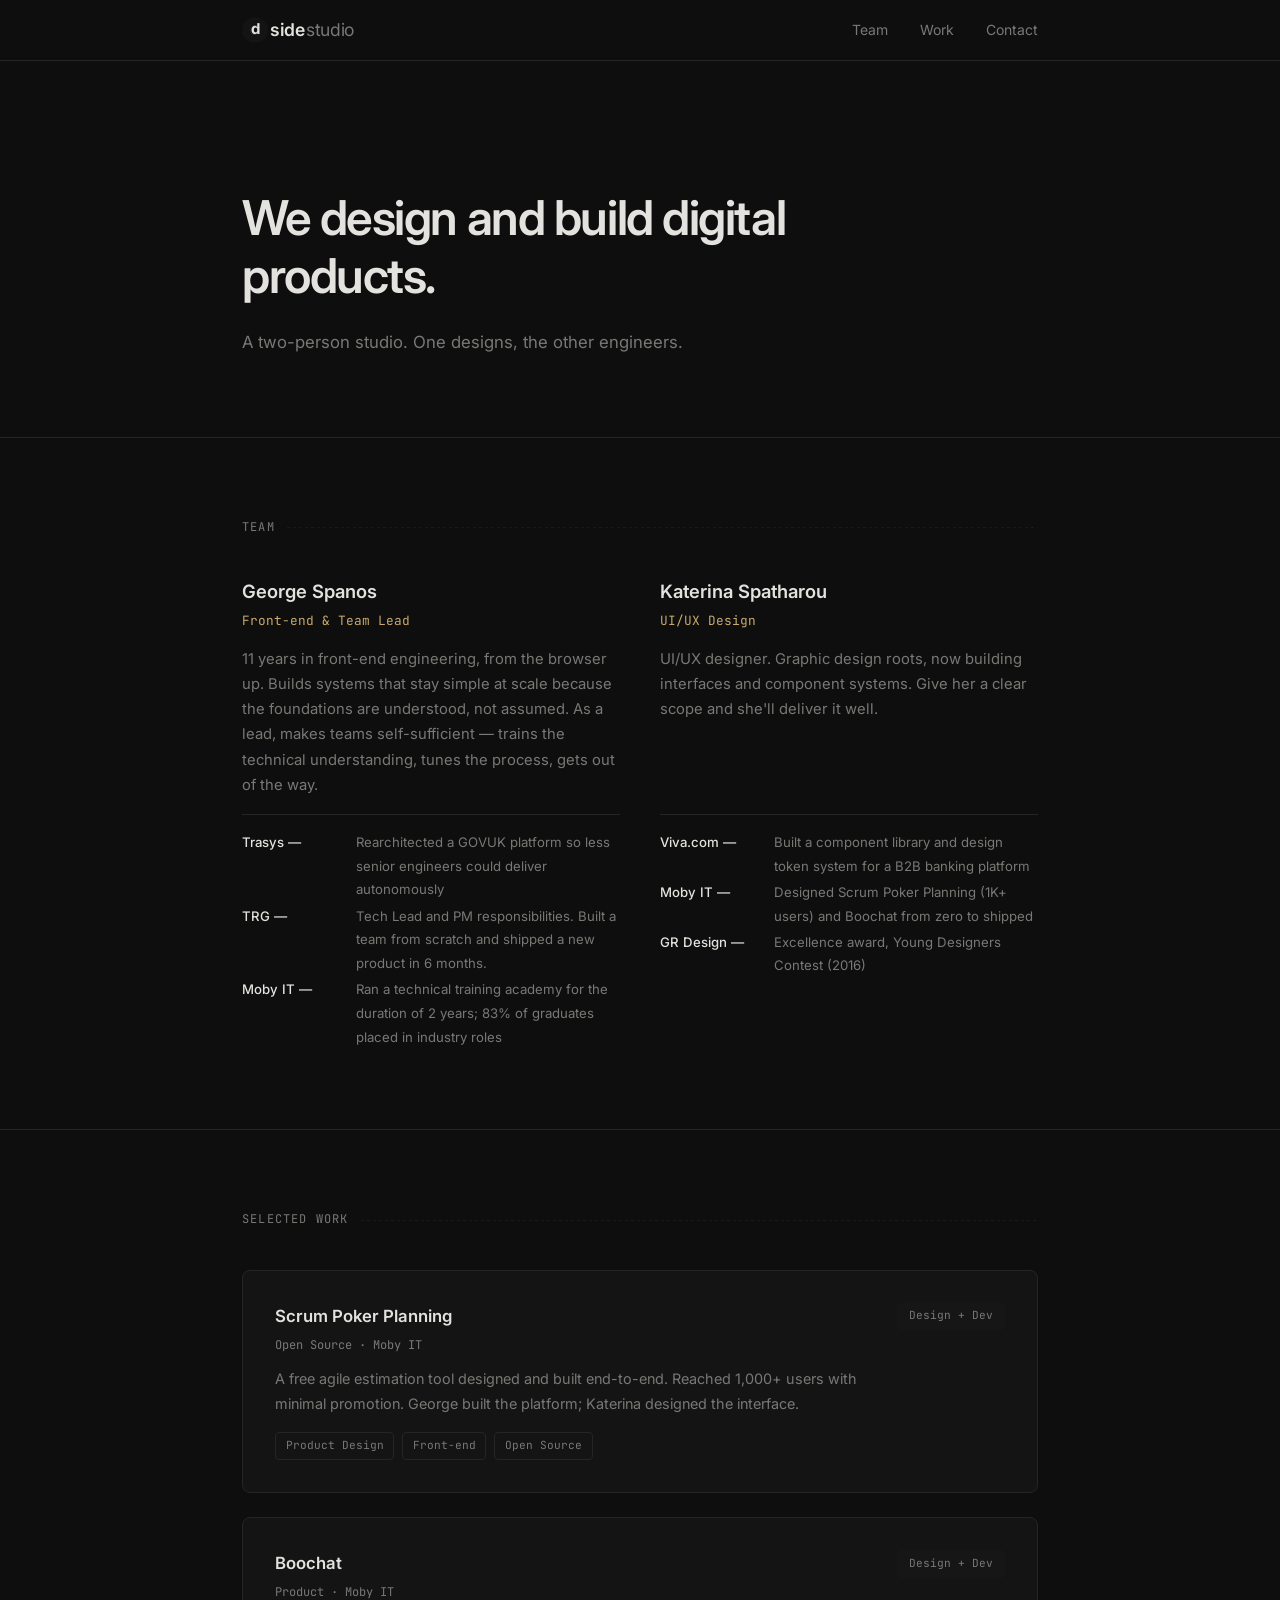
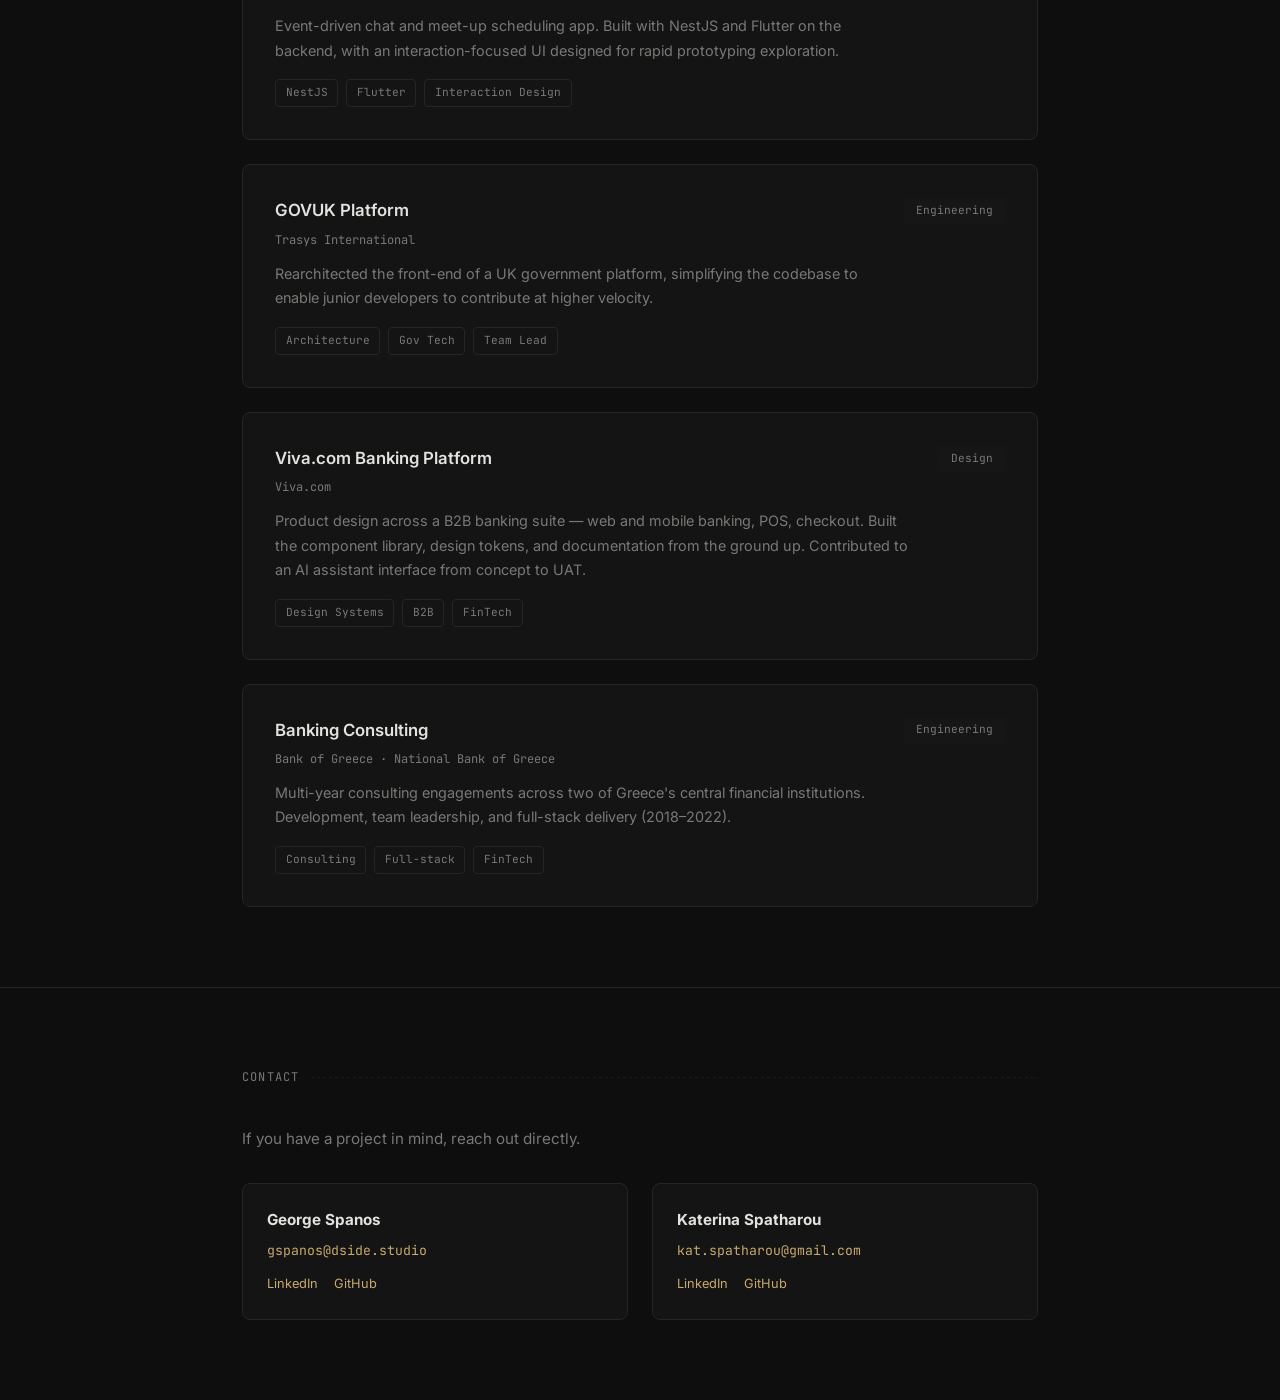
==== index.html @ 93261e8f "Add real LinkedIn/GitHub profile URLs George: linkedin.com/in/george-spanos, github.com/George-Spano" ====
<!DOCTYPE html>
<html lang="en">
<head>
  <meta charset="UTF-8">
  <meta name="viewport" content="width=device-width, initial-scale=1.0">
  <title>dside studio</title>
  <link rel="preconnect" href="https://fonts.googleapis.com">
  <link rel="preconnect" href="https://fonts.gstatic.com" crossorigin>
  <link href="https://fonts.googleapis.com/css2?family=Inter:wght@400;500;600;700&family=JetBrains+Mono:wght@400;500&display=swap" rel="stylesheet">
  <link rel="stylesheet" href="style.css">
</head>
<body>

  <header>
    <nav>
      <div class="container">
        <a href="#hero" aria-label="dside studio home"><span class="vinyl-d"><b>d</b></span>side <span class="muted">studio</span></a>
        <ul>
          <li><a href="#team">Team</a></li>
          <li><a href="#work">Work</a></li>
          <li><a href="#contact">Contact</a></li>
        </ul>
      </div>
    </nav>
  </header>

  <main>

    <section id="hero">
      <div class="container">
        <h1>We design and build digital products.</h1>
        <p>A two-person studio. One designs, the other engineers.</p>
      </div>
    </section>

    <section id="team">
      <div class="container">
        <h2>Team</h2>
        <div class="team-grid">

          <article>
            <header>
              <h3>George Spanos</h3>
              <p>Front-end &amp; Team Lead</p>
            </header>
            <p>11 years in front-end engineering, from the browser up. Builds systems that stay simple at scale because the foundations are understood, not assumed. As a lead, makes teams self-sufficient &mdash; trains the technical understanding, tunes the process, gets out of the way.</p>
            <dl>
              <dt>Trasys</dt>
              <dd>Rearchitected a GOVUK platform so less senior engineers could deliver autonomously</dd>
              <dt>TRG</dt>
              <dd>Tech Lead and PM responsibilities. Built a team from scratch and shipped a new product in 6 months.</dd>
              <dt>Moby IT</dt>
              <dd>Ran a technical training academy for the duration of 2 years; 83% of graduates placed in industry roles</dd>
            </dl>
          </article>

          <article>
            <header>
              <h3>Katerina Spatharou</h3>
              <p>UI/UX Design</p>
            </header>
            <p>UI/UX designer. Graphic design roots, now building interfaces and component systems. Give her a clear scope and she'll deliver it well.</p>
            <dl>
              <dt>Viva.com</dt>
              <dd>Built a component library and design token system for a B2B banking platform</dd>
              <dt>Moby IT</dt>
              <dd>Designed Scrum Poker Planning (1K+ users) and Boochat from zero to shipped</dd>
              <dt>GR Design</dt>
              <dd>Excellence award, Young Designers Contest (2016)</dd>
            </dl>
          </article>

        </div>
      </div>
    </section>

    <section id="work">
      <div class="container">
        <h2>Selected Work</h2>
        <ul>

          <li>
            <article>
              <h3>Scrum Poker Planning</h3>
              <time>Open Source &middot; Moby IT</time>
              <p>A free agile estimation tool designed and built end-to-end. Reached 1,000+ users with minimal promotion. George built the platform; Katerina designed the interface.</p>
              <ul class="tags">
                <li>Product Design</li>
                <li>Front-end</li>
                <li>Open Source</li>
              </ul>
            </article>
            <mark>Design + Dev</mark>
          </li>

          <li>
            <article>
              <h3>Boochat</h3>
              <time>Product &middot; Moby IT</time>
              <p>Event-driven chat and meet-up scheduling app. Built with NestJS and Flutter on the backend, with an interaction-focused UI designed for rapid prototyping exploration.</p>
              <ul class="tags">
                <li>NestJS</li>
                <li>Flutter</li>
                <li>Interaction Design</li>
              </ul>
            </article>
            <mark>Design + Dev</mark>
          </li>

          <li>
            <article>
              <h3>GOVUK Platform</h3>
              <time>Trasys International</time>
              <p>Rearchitected the front-end of a UK government platform, simplifying the codebase to enable junior developers to contribute at higher velocity.</p>
              <ul class="tags">
                <li>Architecture</li>
                <li>Gov Tech</li>
                <li>Team Lead</li>
              </ul>
            </article>
            <mark>Engineering</mark>
          </li>

          <li>
            <article>
              <h3>Viva.com Banking Platform</h3>
              <time>Viva.com</time>
              <p>Product design across a B2B banking suite &mdash; web and mobile banking, POS, checkout. Built the component library, design tokens, and documentation from the ground up. Contributed to an AI assistant interface from concept to UAT.</p>
              <ul class="tags">
                <li>Design Systems</li>
                <li>B2B</li>
                <li>FinTech</li>
              </ul>
            </article>
            <mark>Design</mark>
          </li>

          <li>
            <article>
              <h3>Banking Consulting</h3>
              <time>Bank of Greece &middot; National Bank of Greece</time>
              <p>Multi-year consulting engagements across two of Greece's central financial institutions. Development, team leadership, and full-stack delivery (2018&ndash;2022).</p>
              <ul class="tags">
                <li>Consulting</li>
                <li>Full-stack</li>
                <li>FinTech</li>
              </ul>
            </article>
            <mark>Engineering</mark>
          </li>

        </ul>
      </div>
    </section>

    <section id="contact">
      <div class="container">
        <h2>Contact</h2>
        <p>If you have a project in mind, reach out directly.</p>
        <address>
          <article>
            <strong>George Spanos</strong>
            <a class="email" href="mailto:gspanos@dside.studio">gspanos@dside.studio</a>
            <nav>
              <a href="https://www.linkedin.com/in/george-spanos/" target="_blank" rel="noopener">LinkedIn</a>
              <a href="https://github.com/George-Spanos" target="_blank" rel="noopener">GitHub</a>
            </nav>
          </article>
          <article>
            <strong>Katerina Spatharou</strong>
            <a class="email" href="mailto:kat.spatharou@gmail.com">kat.spatharou@gmail.com</a>
            <nav>
              <a href="https://www.linkedin.com/in/katspatharou/" target="_blank" rel="noopener">LinkedIn</a>
              <a href="https://github.com" target="_blank" rel="noopener">GitHub</a>
            </nav>
          </artic
---- style.css ----
/* --- Reset & Base --- */
*, *::before, *::after { margin: 0; padding: 0; box-sizing: border-box; }

:root {
  --bg: #0e0e0e;
  --bg-raised: #161616;
  --fg: #e4e2de;
  --muted: #7a7875;
  --accent: #c9a96e;
  --border: #252525;
  --card-bg: #141414;
  --font-body: 'Inter', -apple-system, BlinkMacSystemFont, 'Segoe UI', sans-serif;
  --font-mono: 'JetBrains Mono', 'SF Mono', 'Fira Code', monospace;
}

html { scroll-behavior: smooth; font-size: 16px; }

body {
  font-family: var(--font-body);
  background: var(--bg);
  color: var(--fg);
  line-height: 1.6;
  -webkit-font-smoothing: antialiased;
}

::selection { background: var(--accent); color: var(--bg); }

a { color: var(--accent); text-decoration: none; }
a:hover { text-decoration: underline; }

/* --- Layout --- */
.container {
  max-width: 860px;
  margin: 0 auto;
  padding: 0 2rem;
}

section {
  padding: 5rem 0;
  border-bottom: 1px solid var(--border);
}

section:last-of-type { border-bottom: none; }

/* --- Nav --- */
header nav {
  position: sticky;
  top: 0;
  z-index: 100;
  background: var(--bg);
  border-bottom: 1px solid var(--border);
  padding: 1rem 0;
}

header nav .container {
  display: flex;
  justify-content: space-between;
  align-items: center;
}

/* --- Logo with vinyl D --- */
header nav a[aria-label] {
  font-size: 1.1rem;
  font-weight: 600;
  letter-spacing: -0.02em;
  color: var(--fg);
  display: flex;
  align-items: center;
  gap: 0.1rem;
  text-decoration: none;
}

header nav a[aria-label]:hover { text-decoration: none; }

header nav a[aria-label] span.muted { color: var(--muted); font-weight: 400; }

.vinyl-d {
  position: relative;
  display: inline-flex;
  align-items: center;
  justify-content: center;
  width: 1.5em;
  height: 1.5em;
}

.vinyl-d::before {
  content: '';
  position: absolute;
  width: 100%;
  height: 100%;
  border-radius: 50%;
  background:
    radial-gradient(circle, var(--bg) 12%, transparent 13%),
    radial-gradient(circle, var(--border) 28%, transparent 29%),
    radial-gradient(circle, transparent 42%, var(--border) 42.5%, transparent 43%),
    radial-gradient(circle, transparent 58%, var(--border) 58.5%, transparent 59%),
    radial-gradient(circle, transparent 74%, var(--border) 74.5%, transparent 75%),
    radial-gradient(circle, var(--bg-raised) 0%, var(--bg-raised) 100%);
  opacity: 0.7;
}

.vinyl-d b {
  position: relative;
  z-index: 1;
  font-weight: 700;
  font-size: 0.85em;
  color: var(--fg);
}

header nav ul {
  list-style: none;
  display: flex;
  gap: 2rem;
}

header nav ul a {
  color: var(--muted);
  font-size: 0.875rem;
  transition: color 0.2s;
}

header nav ul a:hover { color: var(--fg); text-decoration: none; }

/* --- Hero --- */
#hero {
  padding: 8rem 0 5rem;
}

#hero h1 {
  font-size: clamp(2rem, 4vw, 3rem);
  font-weight: 600;
  letter-spacing: -0.03em;
  line-height: 1.2;
  max-width: 640px;
}

#hero p {
  margin-top: 1.5rem;
  font-size: 1.05rem;
  color: var(--muted);
  max-width: 520px;
  line-height: 1.7;
}

/* --- Section headers --- */
section h2 {
  font-family: var(--font-mono);
  font-size: 0.75rem;
  font-weight: 400;
  text-transform: uppercase;
  letter-spacing: 0.1em;
  color: var(--muted);
  margin-bottom: 2.5rem;
  display: flex;
  align-items: center;
  gap: 0.75rem;
}

section h2::after {
  content: '';
  flex: 1;
  height: 1px;
  background: repeating-linear-gradient(
    to right,
    var(--border) 0px,
    var(--border) 3px,
    transparent 3px,
    transparent 6px
  );
  opacity: 0.5;
}

/* --- Team --- */
#team .team-grid {
  display: grid;
  grid-template-columns: 1fr 1fr;
  gap: 0 2.5rem;
  grid-template-rows: auto auto auto;
}

#team article {
  display: grid;
  grid-template-rows: subgrid;
  grid-row: span 3;
}

#team article header h3 {
  font-size: 1.15rem;
  font-weight: 600;
  margin-bottom: 0.25rem;
}

#team article header p {
  font-family: var(--font-mono);
  font-size: 0.8rem;
  color: var(--accent);
}

#team article > p {
  margin-top: 1rem;
  font-size: 0.925rem;
  color: var(--muted);
  line-height: 1.7;
  align-self: start;
}

#team article dl {
  margin-top: 1rem;
  padding-top: 1rem;
  border-top: 1px solid var(--border);
  font-size: 0.825rem;
  line-height: 1.8;
  display: grid;
  grid-template-columns: minmax(0, 8em) 1fr;
  gap: 0.15rem 0.5rem;
  align-self: start;
}

#team article dt {
  color: var(--fg);
  font-weight: 500;
}

#team article dt::after { content: ' \2014'; }

#team article dd {
  color: var(--muted);
}

/* --- Work --- */
#work ul {
  list-style: none;
  display: grid;
  gap: 1.5rem;
}

#work li {
  background: var(--card-bg);
  border: 1px solid var(--border);
  border-radius: 8px;
  padding: 2rem;
  display: grid;
  grid-template-columns: 1fr auto;
  align-items: start;
  gap: 1.5rem;
  transition: border-color 0.2s;
}

#work li:hover { border-color: var(--accent); }

#work li h3 {
  font-size: 1.05rem;
  font-weight: 600;
  margin-bottom: 0.4rem;
}

#work li time {
  font-family: var(--font-mono);
  font-size: 0.75rem;
  color: var(--muted);
  display: block;
  margin-bottom: 0.75rem;
}

#work li p {
  font-size: 0.9rem;
  color: var(--muted);
  line-height: 1.7;
}

#work li ul.tags {
  display: flex;
  flex-wrap: wrap;
  gap: 0.5rem;
  margin-top: 1rem;
}

#work li ul.tags li {
  font-family: var(--font-mono);
  font-size: 0.7rem;
  padding: 0.25rem 0.6rem;
  border: 1px solid var(--border);
  border-radius: 4px;
  color: var(--muted);
  background: transparent;
  display: inline;
}

#work li ul.tags li:hover { border-color: var(--border); }

#work li mark {
  font-family: var(--font-mono);
  font-size: 0.7rem;
  padding: 0.3rem 0.75rem;
  border-radius: 4px;
  background: var(--bg-raised);
  color: var(--muted);
  white-space: nowrap;
  align-self: start;
}

/* --- Contact --- */
#contact > .container > p {
  font-size: 0.95rem;
  color: var(--muted);
  margin-bottom: 2rem;
  max-width: 480px;
}

#contact address {
  display: grid;
  grid-template-columns: 1fr 1fr;
  gap: 1.5rem;
  font-style: normal;
}

#contact address article {
  padding: 1.5rem;
  border: 1px solid var(--border);
  border-radius: 8px;
  background: var(--card-bg);
}

#contact address article strong {
  display: block;
  font-size: 0.95rem;
  margin-bottom: 0.25rem;
}

#contact address article a.email {
  font-family: var(--font-mono);
  font-size: 0.825rem;
  color: var(--accent);
}

#contact address article nav {
  margin-top: 0.75rem;
  display: flex;
  gap: 1rem;
  font-size: 0.8rem;
}

/* --- Footer --- */
footer {
  padding: 2.5rem 0;
  text-align: center;
  font-size: 0.8rem;
  color: var(--muted);
}

footer .vinyl-mark {
  display: inline-block;
  width: 0.6em;
  height: 0.6em;
  border-radius: 50%;
  border: 1px solid var(--border);
  vertical-align: middle;
  margin: 0 0.15em;
  background: radial-gradient(circle, var(--bg) 30%, var(--border) 31%, var(--bg) 32%);
}

/* --- Responsive --- */
@media (max-width: 640px) {
  #team .team-grid,
  #contact address {
    grid-template-columns: 1fr;
  }
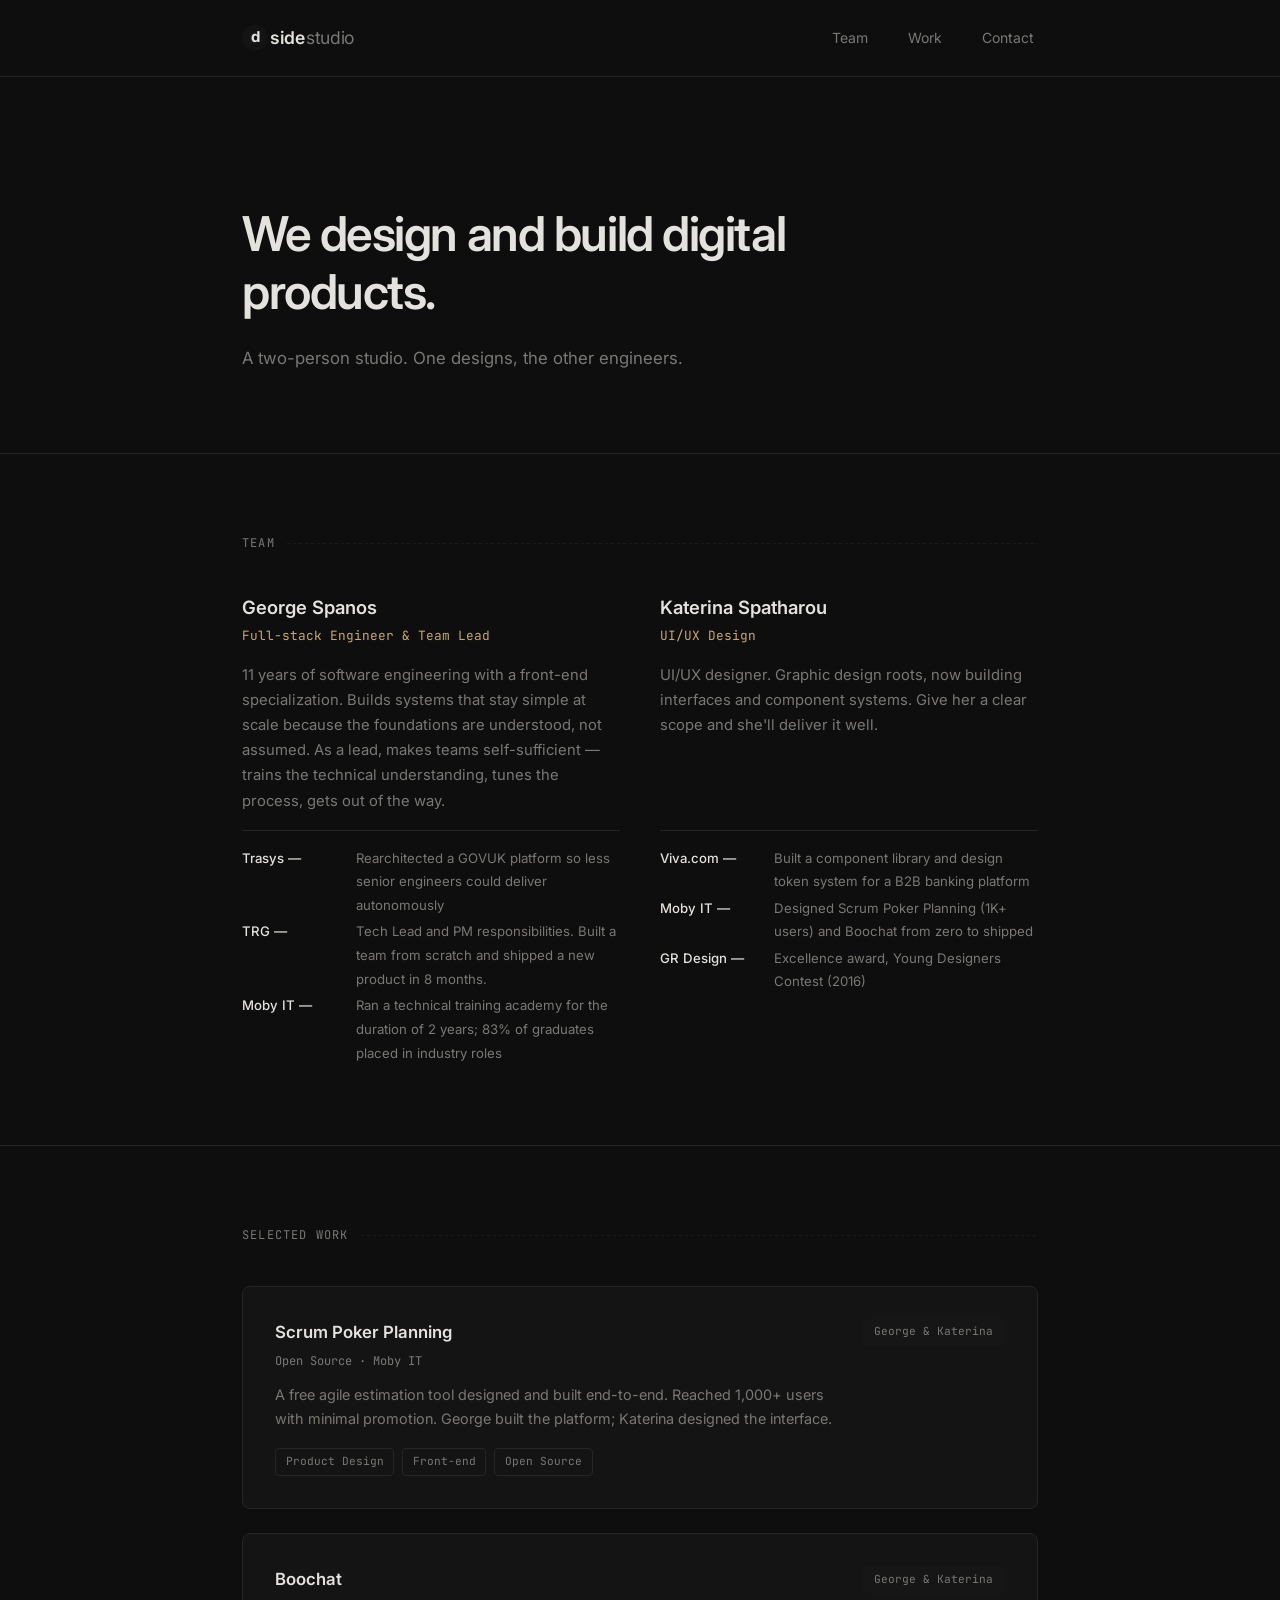
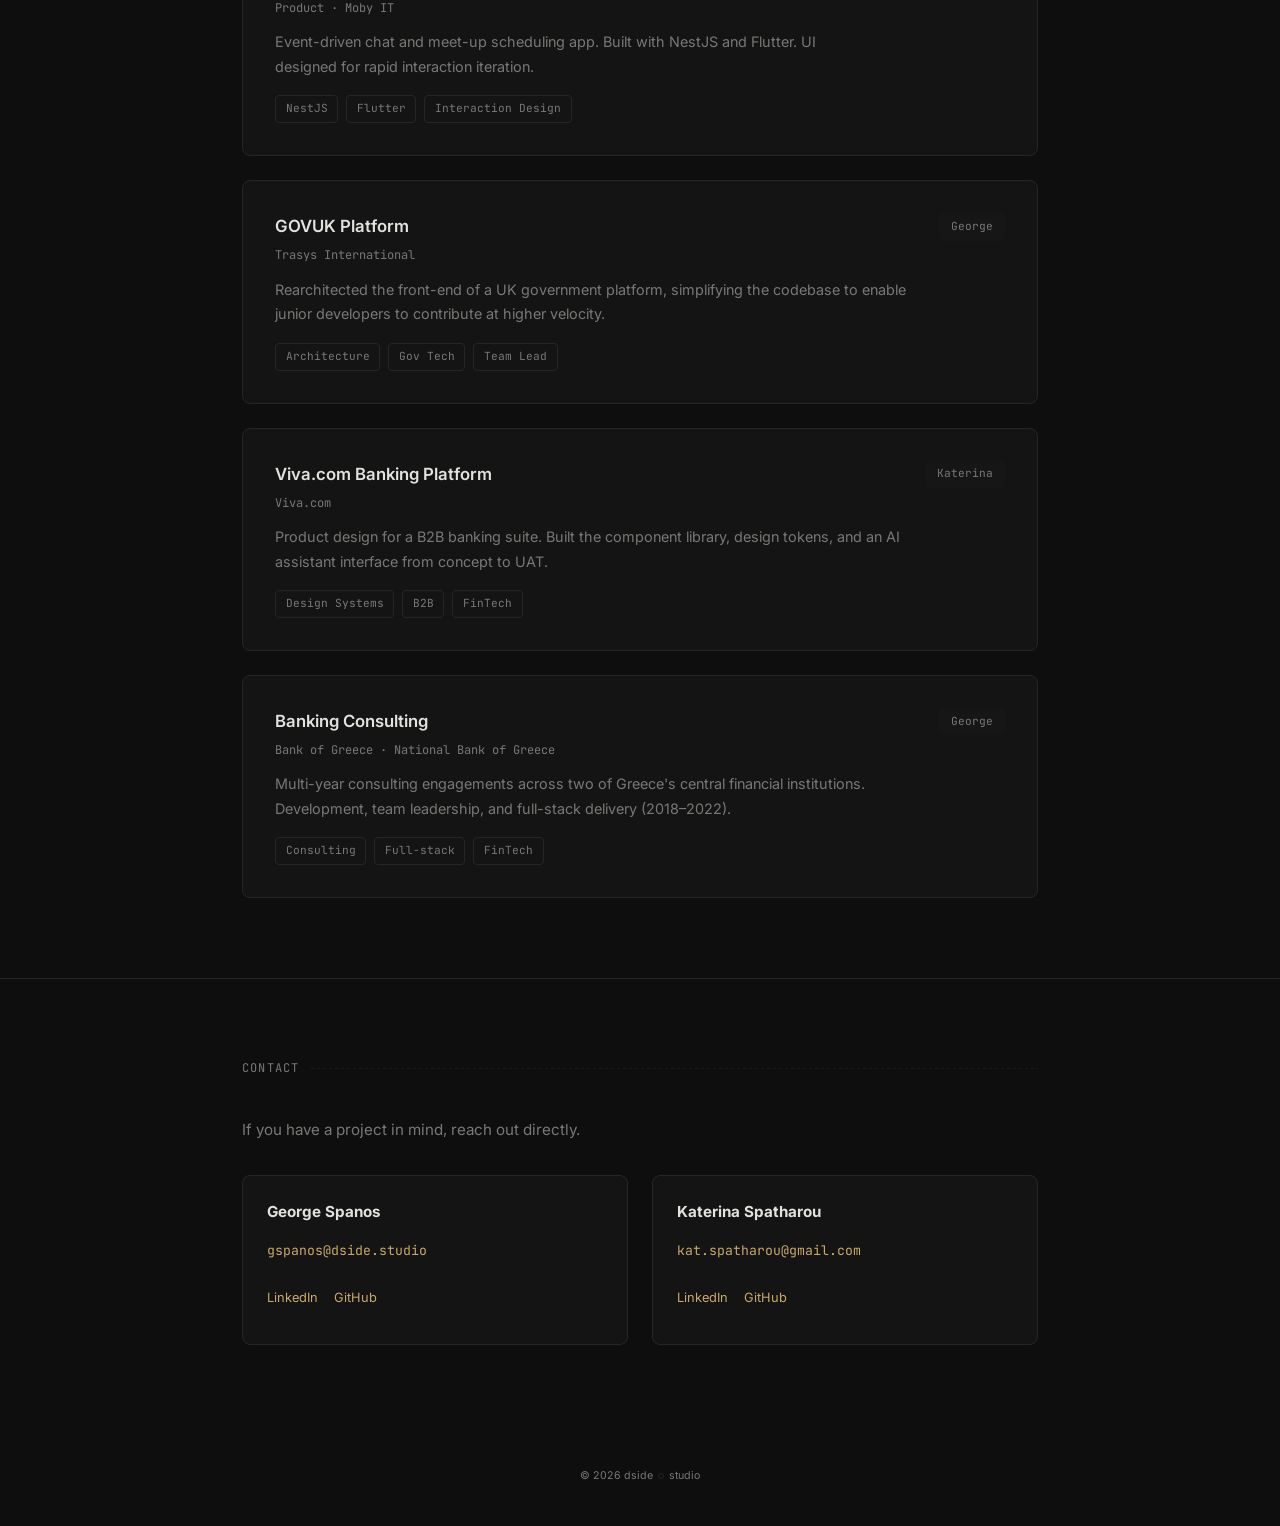
==== commit de48b68d: "Enhance accessibility and layout: add skip link, improve focus styles, and update team member descri" ====
--- a/index.html
+++ b/index.html
@@ -1,176 +1,193 @@
-<!DOCTYPE html>
-<html lang="en">
-<head>
-  <meta charset="UTF-8">
-  <meta name="viewport" content="width=device-width, initial-scale=1.0">
-  <title>dside studio</title>
-  <link rel="preconnect" href="https://fonts.googleapis.com">
-  <link rel="preconnect" href="https://fonts.gstatic.com" crossorigin>
-  <link href="https://fonts.googleapis.com/css2?family=Inter:wght@400;500;600;700&family=JetBrains+Mono:wght@400;500&display=swap" rel="stylesheet">
-  <link rel="stylesheet" href="style.css">
-</head>
-<body>
-
-  <header>
-    <nav>
-      <div class="container">
-        <a href="#hero" aria-label="dside studio home"><span class="vinyl-d"><b>d</b></span>side <span class="muted">studio</span></a>
-        <ul>
-          <li><a href="#team">Team</a></li>
-          <li><a href="#work">Work</a></li>
-          <li><a href="#contact">Contact</a></li>
-        </ul>
-      </div>
-    </nav>
-  </header>
-
-  <main>
-
-    <section id="hero">
-      <div class="container">
-        <h1>We design and build digital products.</h1>
-        <p>A two-person studio. One designs, the other engineers.</p>
-      </div>
-    </section>
-
-    <section id="team">
-      <div class="container">
-        <h2>Team</h2>
-        <div class="team-grid">
-
-          <article>
-            <header>
-              <h3>George Spanos</h3>
-              <p>Front-end &amp; Team Lead</p>
-            </header>
-            <p>11 years in front-end engineering, from the browser up. Builds systems that stay simple at scale because the foundations are understood, not assumed. As a lead, makes teams self-sufficient &mdash; trains the technical understanding, tunes the process, gets out of the way.</p>
-            <dl>
-              <dt>Trasys</dt>
-              <dd>Rearchitected a GOVUK platform so less senior engineers could deliver autonomously</dd>
-              <dt>TRG</dt>
-              <dd>Tech Lead and PM responsibilities. Built a team from scratch and shipped a new product in 6 months.</dd>
-              <dt>Moby IT</dt>
-              <dd>Ran a technical training academy for the duration of 2 years; 83% of graduates placed in industry roles</dd>
-            </dl>
-          </article>
-
-          <article>
-            <header>
-              <h3>Katerina Spatharou</h3>
-              <p>UI/UX Design</p>
-            </header>
-            <p>UI/UX designer. Graphic design roots, now building interfaces and component systems. Give her a clear scope and she'll deliver it well.</p>
-            <dl>
-              <dt>Viva.com</dt>
-              <dd>Built a component library and design token system for a B2B banking platform</dd>
-              <dt>Moby IT</dt>
-              <dd>Designed Scrum Poker Planning (1K+ users) and Boochat from zero to shipped</dd>
-              <dt>GR Design</dt>
-              <dd>Excellence award, Young Designers Contest (2016)</dd>
-            </dl>
-          </article>
-
-        </div>
-      </div>
-    </section>
-
-    <section id="work">
-      <div class="container">
-        <h2>Selected Work</h2>
-        <ul>
-
-          <li>
-            <article>
-              <h3>Scrum Poker Planning</h3>
-              <time>Open Source &middot; Moby IT</time>
-              <p>A free agile estimation tool designed and built end-to-end. Reached 1,000+ users with minimal promotion. George built the platform; Katerina designed the interface.</p>
-              <ul class="tags">
-                <li>Product Design</li>
-                <li>Front-end</li>
-                <li>Open Source</li>
-              </ul>
-            </article>
-            <mark>Design + Dev</mark>
-          </li>
-
-          <li>
-            <article>
-              <h3>Boochat</h3>
-              <time>Product &middot; Moby IT</time>
-              <p>Event-driven chat and meet-up scheduling app. Built with NestJS and Flutter on the backend, with an interaction-focused UI designed for rapid prototyping exploration.</p>
-              <ul class="tags">
-                <li>NestJS</li>
-                <li>Flutter</li>
-                <li>Interaction Design</li>
-              </ul>
-            </article>
-            <mark>Design + Dev</mark>
-          </li>
-
-          <li>
-            <article>
-              <h3>GOVUK Platform</h3>
-              <time>Trasys International</time>
-              <p>Rearchitected the front-end of a UK government platform, simplifying the codebase to enable junior developers to contribute at higher velocity.</p>
-              <ul class="tags">
-                <li>Architecture</li>
-                <li>Gov Tech</li>
-                <li>Team Lead</li>
-              </ul>
-            </article>
-            <mark>Engineering</mark>
-          </li>
-
-          <li>
-            <article>
-              <h3>Viva.com Banking Platform</h3>
-              <time>Viva.com</time>
-              <p>Product design across a B2B banking suite &mdash; web and mobile banking, POS, checkout. Built the component library, design tokens, and documentation from the ground up. Contributed to an AI assistant interface from concept to UAT.</p>
-              <ul class="tags">
-                <li>Design Systems</li>
-                <li>B2B</li>
-                <li>FinTech</li>
-              </ul>
-            </article>
-            <mark>Design</mark>
-          </li>
-
-          <li>
-            <article>
-              <h3>Banking Consulting</h3>
-              <time>Bank of Greece &middot; National Bank of Greece</time>
-              <p>Multi-year consulting engagements across two of Greece's central financial institutions. Development, team leadership, and full-stack delivery (2018&ndash;2022).</p>
-              <ul class="tags">
-                <li>Consulting</li>
-                <li>Full-stack</li>
-                <li>FinTech</li>
-              </ul>
-            </article>
-            <mark>Engineering</mark>
-          </li>
-
-        </ul>
-      </div>
-    </section>
-
-    <section id="contact">
-      <div class="container">
-        <h2>Contact</h2>
-        <p>If you have a project in mind, reach out directly.</p>
-        <address>
-          <article>
-            <strong>George Spanos</strong>
-            <a class="email" href="mailto:gspanos@dside.studio">gspanos@dside.studio</a>
-            <nav>
-              <a href="https://www.linkedin.com/in/george-spanos/" target="_blank" rel="noopener">LinkedIn</a>
-              <a href="https://github.com/George-Spanos" target="_blank" rel="noopener">GitHub</a>
-            </nav>
-          </article>
-          <article>
-            <strong>Katerina Spatharou</strong>
-            <a class="email" href="mailto:kat.spatharou@gmail.com">kat.spatharou@gmail.com</a>
-            <nav>
-              <a href="https://www.linkedin.com/in/katspatharou/" target="_blank" rel="noopener">LinkedIn</a>
-              <a href="https://github.com" target="_blank" rel="noopener">GitHub</a>
-            </nav>
-          </artic+<!DOCTYPE html>
+<html lang="en">
+<head>
+  <meta charset="UTF-8">
+  <meta name="viewport" content="width=device-width, initial-scale=1.0">
+  <title>dside studio</title>
+  <meta name="description" content="dside studio — a two-person design and engineering studio. George Spanos (full-stack engineer) and Katerina Spatharou (UI/UX designer).">
+  <link rel="preconnect" href="https://fonts.googleapis.com">
+  <link rel="preconnect" href="https://fonts.gstatic.com" crossorigin>
+  <link href="https://fonts.googleapis.com/css2?family=Inter:wght@400;500;600;700&family=JetBrains+Mono:wght@400;500&display=swap" rel="stylesheet">
+  <link rel="stylesheet" href="style.css">
+</head>
+<body>
+
+  <a href="#hero" class="skip-link">Skip to content</a>
+
+  <header>
+    <nav>
+      <div class="container">
+        <a href="#hero" aria-label="dside studio home"><span class="vinyl-d"><b>d</b></span>side <span class="muted">studio</span></a>
+        <ul>
+          <li><a href="#team">Team</a></li>
+          <li><a href="#work">Work</a></li>
+          <li><a href="#contact">Contact</a></li>
+        </ul>
+      </div>
+    </nav>
+  </header>
+
+  <main>
+
+    <section id="hero">
+      <div class="container">
+        <h1>We design and build digital products.</h1>
+        <p>A two-person studio. One designs, the other engineers.</p>
+      </div>
+    </section>
+
+    <section id="team">
+      <div class="container">
+        <h2>Team</h2>
+        <div class="team-grid">
+
+          <article>
+            <header>
+              <h3>George Spanos</h3>
+              <p>Full-stack Engineer &amp; Team Lead</p>
+            </header>
+            <p>11 years of software engineering with a front-end specialization. Builds systems that stay simple at scale because the foundations are understood, not assumed. As a lead, makes teams self-sufficient &mdash; trains the technical understanding, tunes the process, gets out of the way.</p>
+            <dl>
+              <dt>Trasys</dt>
+              <dd>Rearchitected a GOVUK platform so less senior engineers could deliver autonomously</dd>
+              <dt>TRG</dt>
+              <dd>Tech Lead and PM responsibilities. Built a team from scratch and shipped a new product in 8 months.</dd>
+              <dt>Moby IT</dt>
+              <dd>Ran a technical training academy for the duration of 2 years; 83% of graduates placed in industry roles</dd>
+            </dl>
+          </article>
+
+          <article>
+            <header>
+              <h3>Katerina Spatharou</h3>
+              <p>UI/UX Design</p>
+            </header>
+            <p>UI/UX designer. Graphic design roots, now building interfaces and component systems. Give her a clear scope and she'll deliver it well.</p>
+            <dl>
+              <dt>Viva.com</dt>
+              <dd>Built a component library and design token system for a B2B banking platform</dd>
+              <dt>Moby IT</dt>
+              <dd>Designed Scrum Poker Planning (1K+ users) and Boochat from zero to shipped</dd>
+              <dt>GR Design</dt>
+              <dd>Excellence award, Young Designers Contest (2016)</dd>
+            </dl>
+          </article>
+
+        </div>
+      </div>
+    </section>
+
+    <section id="work">
+      <div class="container">
+        <h2>Selected Work</h2>
+        <ul>
+
+          <li>
+            <article>
+              <h3>Scrum Poker Planning</h3>
+              <time>Open Source &middot; Moby IT</time>
+              <p>A free agile estimation tool designed and built end-to-end. Reached 1,000+ users with minimal promotion. George built the platform; Katerina designed the interface.</p>
+              <ul class="tags" role="group" aria-label="Technologies">
+                <li>Product Design</li>
+                <li>Front-end</li>
+                <li>Open Source</li>
+              </ul>
+            </article>
+            <mark>George &amp; Katerina</mark>
+          </li>
+
+          <li>
+            <article>
+              <h3>Boochat</h3>
+              <time>Product &middot; Moby IT</time>
+              <p>Event-driven chat and meet-up scheduling app. Built with NestJS and Flutter. UI designed for rapid interaction iteration.</p>
+              <ul class="tags" role="group" aria-label="Technologies">
+                <li>NestJS</li>
+                <li>Flutter</li>
+                <li>Interaction Design</li>
+              </ul>
+            </article>
+            <mark>George &amp; Katerina</mark>
+          </li>
+
+          <li>
+            <article>
+              <h3>GOVUK Platform</h3>
+              <time>Trasys International</time>
+              <p>Rearchitected the front-end of a UK government platform, simplifying the codebase to enable junior developers to contribute at higher velocity.</p>
+              <ul class="tags" role="group" aria-label="Technologies">
+                <li>Architecture</li>
+                <li>Gov Tech</li>
+                <li>Team Lead</li>
+              </ul>
+            </article>
+            <mark>George</mark>
+          </li>
+
+          <li>
+            <article>
+              <h3>Viva.com Banking Platform</h3>
+              <time>Viva.com</time>
+              <p>Product design for a B2B banking suite. Built the component library, design tokens, and an AI assistant interface from concept to UAT.</p>
+              <ul class="tags" role="group" aria-label="Technologies">
+                <li>Design Systems</li>
+                <li>B2B</li>
+                <li>FinTech</li>
+              </ul>
+            </article>
+            <mark>Katerina</mark>
+          </li>
+
+          <li>
+            <article>
+              <h3>Banking Consulting</h3>
+              <time>Bank of Greece &middot; National Bank of Greece</time>
+              <p>Multi-year consulting engagements across two of Greece's central financial institutions. Development, team leadership, and full-stack delivery (2018&ndash;2022).</p>
+              <ul class="tags" role="group" aria-label="Technologies">
+                <li>Consulting</li>
+                <li>Full-stack</li>
+                <li>FinTech</li>
+              </ul>
+            </article>
+            <mark>George</mark>
+          </li>
+
+        </ul>
+      </div>
+    </section>
+
+    <section id="contact">
+      <div class="container">
+        <h2>Contact</h2>
+        <p>If you have a project in mind, reach out directly.</p>
+        <address>
+          <article>
+            <strong>George Spanos</strong>
+            <a class="email" href="mailto:gspanos@dside.studio">gspanos@dside.studio</a>
+            <nav>
+              <a href="https://www.linkedin.com/in/george-spanos/" target="_blank" rel="noopener" aria-label="George Spanos on LinkedIn (opens in new tab)">LinkedIn</a>
+              <a href="https://github.com/George-Spanos" target="_blank" rel="noopener" aria-label="George Spanos on GitHub (opens in new tab)">GitHub</a>
+            </nav>
+          </article>
+          <article>
+            <strong>Katerina Spatharou</strong>
+            <a class="email" href="mailto:kat.spatharou@gmail.com">kat.spatharou@gmail.com</a>
+            <nav>
+              <a href="https://www.linkedin.com/in/katspatharou/" target="_blank" rel="noopener" aria-label="Katerina Spatharou on LinkedIn (opens in new tab)">LinkedIn</a>
+              <a href="https://github.com/katspatharou" target="_blank" rel="noopener" aria-label="Katerina Spatharou on GitHub (opens in new tab)">GitHub</a>
+            </nav>
+          </article>
+        </address>
+      </div>
+    </section>
+
+  </main>
+
+  <footer>
+    <div class="container">
+      <small>&copy; 2026 dside <span class="vinyl-mark"></span> studio</small>
+    </div>
+  </footer>
+
+</body>
+</html>
--- a/style.css
+++ b/style.css
@@ -1,368 +1,428 @@
-/* --- Reset & Base --- */
-*, *::before, *::after { margin: 0; padding: 0; box-sizing: border-box; }
-
-:root {
-  --bg: #0e0e0e;
-  --bg-raised: #161616;
-  --fg: #e4e2de;
-  --muted: #7a7875;
-  --accent: #c9a96e;
-  --border: #252525;
-  --card-bg: #141414;
-  --font-body: 'Inter', -apple-system, BlinkMacSystemFont, 'Segoe UI', sans-serif;
-  --font-mono: 'JetBrains Mono', 'SF Mono', 'Fira Code', monospace;
-}
-
-html { scroll-behavior: smooth; font-size: 16px; }
-
-body {
-  font-family: var(--font-body);
-  background: var(--bg);
-  color: var(--fg);
-  line-height: 1.6;
-  -webkit-font-smoothing: antialiased;
-}
-
-::selection { background: var(--accent); color: var(--bg); }
-
-a { color: var(--accent); text-decoration: none; }
-a:hover { text-decoration: underline; }
-
-/* --- Layout --- */
-.container {
-  max-width: 860px;
-  margin: 0 auto;
-  padding: 0 2rem;
-}
-
-section {
-  padding: 5rem 0;
-  border-bottom: 1px solid var(--border);
-}
-
-section:last-of-type { border-bottom: none; }
-
-/* --- Nav --- */
-header nav {
-  position: sticky;
-  top: 0;
-  z-index: 100;
-  background: var(--bg);
-  border-bottom: 1px solid var(--border);
-  padding: 1rem 0;
-}
-
-header nav .container {
-  display: flex;
-  justify-content: space-between;
-  align-items: center;
-}
-
-/* --- Logo with vinyl D --- */
-header nav a[aria-label] {
-  font-size: 1.1rem;
-  font-weight: 600;
-  letter-spacing: -0.02em;
-  color: var(--fg);
-  display: flex;
-  align-items: center;
-  gap: 0.1rem;
-  text-decoration: none;
-}
-
-header nav a[aria-label]:hover { text-decoration: none; }
-
-header nav a[aria-label] span.muted { color: var(--muted); font-weight: 400; }
-
-.vinyl-d {
-  position: relative;
-  display: inline-flex;
-  align-items: center;
-  justify-content: center;
-  width: 1.5em;
-  height: 1.5em;
-}
-
-.vinyl-d::before {
-  content: '';
-  position: absolute;
-  width: 100%;
-  height: 100%;
-  border-radius: 50%;
-  background:
-    radial-gradient(circle, var(--bg) 12%, transparent 13%),
-    radial-gradient(circle, var(--border) 28%, transparent 29%),
-    radial-gradient(circle, transparent 42%, var(--border) 42.5%, transparent 43%),
-    radial-gradient(circle, transparent 58%, var(--border) 58.5%, transparent 59%),
-    radial-gradient(circle, transparent 74%, var(--border) 74.5%, transparent 75%),
-    radial-gradient(circle, var(--bg-raised) 0%, var(--bg-raised) 100%);
-  opacity: 0.7;
-}
-
-.vinyl-d b {
-  position: relative;
-  z-index: 1;
-  font-weight: 700;
-  font-size: 0.85em;
-  color: var(--fg);
-}
-
-header nav ul {
-  list-style: none;
-  display: flex;
-  gap: 2rem;
-}
-
-header nav ul a {
-  color: var(--muted);
-  font-size: 0.875rem;
-  transition: color 0.2s;
-}
-
-header nav ul a:hover { color: var(--fg); text-decoration: none; }
-
-/* --- Hero --- */
-#hero {
-  padding: 8rem 0 5rem;
-}
-
-#hero h1 {
-  font-size: clamp(2rem, 4vw, 3rem);
-  font-weight: 600;
-  letter-spacing: -0.03em;
-  line-height: 1.2;
-  max-width: 640px;
-}
-
-#hero p {
-  margin-top: 1.5rem;
-  font-size: 1.05rem;
-  color: var(--muted);
-  max-width: 520px;
-  line-height: 1.7;
-}
-
-/* --- Section headers --- */
-section h2 {
-  font-family: var(--font-mono);
-  font-size: 0.75rem;
-  font-weight: 400;
-  text-transform: uppercase;
-  letter-spacing: 0.1em;
-  color: var(--muted);
-  margin-bottom: 2.5rem;
-  display: flex;
-  align-items: center;
-  gap: 0.75rem;
-}
-
-section h2::after {
-  content: '';
-  flex: 1;
-  height: 1px;
-  background: repeating-linear-gradient(
-    to right,
-    var(--border) 0px,
-    var(--border) 3px,
-    transparent 3px,
-    transparent 6px
-  );
-  opacity: 0.5;
-}
-
-/* --- Team --- */
-#team .team-grid {
-  display: grid;
-  grid-template-columns: 1fr 1fr;
-  gap: 0 2.5rem;
-  grid-template-rows: auto auto auto;
-}
-
-#team article {
-  display: grid;
-  grid-template-rows: subgrid;
-  grid-row: span 3;
-}
-
-#team article header h3 {
-  font-size: 1.15rem;
-  font-weight: 600;
-  margin-bottom: 0.25rem;
-}
-
-#team article header p {
-  font-family: var(--font-mono);
-  font-size: 0.8rem;
-  color: var(--accent);
-}
-
-#team article > p {
-  margin-top: 1rem;
-  font-size: 0.925rem;
-  color: var(--muted);
-  line-height: 1.7;
-  align-self: start;
-}
-
-#team article dl {
-  margin-top: 1rem;
-  padding-top: 1rem;
-  border-top: 1px solid var(--border);
-  font-size: 0.825rem;
-  line-height: 1.8;
-  display: grid;
-  grid-template-columns: minmax(0, 8em) 1fr;
-  gap: 0.15rem 0.5rem;
-  align-self: start;
-}
-
-#team article dt {
-  color: var(--fg);
-  font-weight: 500;
-}
-
-#team article dt::after { content: ' \2014'; }
-
-#team article dd {
-  color: var(--muted);
-}
-
-/* --- Work --- */
-#work ul {
-  list-style: none;
-  display: grid;
-  gap: 1.5rem;
-}
-
-#work li {
-  background: var(--card-bg);
-  border: 1px solid var(--border);
-  border-radius: 8px;
-  padding: 2rem;
-  display: grid;
-  grid-template-columns: 1fr auto;
-  align-items: start;
-  gap: 1.5rem;
-  transition: border-color 0.2s;
-}
-
-#work li:hover { border-color: var(--accent); }
-
-#work li h3 {
-  font-size: 1.05rem;
-  font-weight: 600;
-  margin-bottom: 0.4rem;
-}
-
-#work li time {
-  font-family: var(--font-mono);
-  font-size: 0.75rem;
-  color: var(--muted);
-  display: block;
-  margin-bottom: 0.75rem;
-}
-
-#work li p {
-  font-size: 0.9rem;
-  color: var(--muted);
-  line-height: 1.7;
-}
-
-#work li ul.tags {
-  display: flex;
-  flex-wrap: wrap;
-  gap: 0.5rem;
-  margin-top: 1rem;
-}
-
-#work li ul.tags li {
-  font-family: var(--font-mono);
-  font-size: 0.7rem;
-  padding: 0.25rem 0.6rem;
-  border: 1px solid var(--border);
-  border-radius: 4px;
-  color: var(--muted);
-  background: transparent;
-  display: inline;
-}
-
-#work li ul.tags li:hover { border-color: var(--border); }
-
-#work li mark {
-  font-family: var(--font-mono);
-  font-size: 0.7rem;
-  padding: 0.3rem 0.75rem;
-  border-radius: 4px;
-  background: var(--bg-raised);
-  color: var(--muted);
-  white-space: nowrap;
-  align-self: start;
-}
-
-/* --- Contact --- */
-#contact > .container > p {
-  font-size: 0.95rem;
-  color: var(--muted);
-  margin-bottom: 2rem;
-  max-width: 480px;
-}
-
-#contact address {
-  display: grid;
-  grid-template-columns: 1fr 1fr;
-  gap: 1.5rem;
-  font-style: normal;
-}
-
-#contact address article {
-  padding: 1.5rem;
-  border: 1px solid var(--border);
-  border-radius: 8px;
-  background: var(--card-bg);
-}
-
-#contact address article strong {
-  display: block;
-  font-size: 0.95rem;
-  margin-bottom: 0.25rem;
-}
-
-#contact address article a.email {
-  font-family: var(--font-mono);
-  font-size: 0.825rem;
-  color: var(--accent);
-}
-
-#contact address article nav {
-  margin-top: 0.75rem;
-  display: flex;
-  gap: 1rem;
-  font-size: 0.8rem;
-}
-
-/* --- Footer --- */
-footer {
-  padding: 2.5rem 0;
-  text-align: center;
-  font-size: 0.8rem;
-  color: var(--muted);
-}
-
-footer .vinyl-mark {
-  display: inline-block;
-  width: 0.6em;
-  height: 0.6em;
-  border-radius: 50%;
-  border: 1px solid var(--border);
-  vertical-align: middle;
-  margin: 0 0.15em;
-  background: radial-gradient(circle, var(--bg) 30%, var(--border) 31%, var(--bg) 32%);
-}
-
-/* --- Responsive --- */
-@media (max-width: 640px) {
-  #team .team-grid,
-  #contact address {
-    grid-template-columns: 1fr;
-  }
-
+/* --- Reset & Base --- */
+*, *::before, *::after { margin: 0; padding: 0; box-sizing: border-box; }
+
+:root {
+  --bg: #0e0e0e;
+  --bg-raised: #161616;
+  --fg: #e4e2de;
+  --muted: #7a7875;
+  --accent: #c9a96e;
+  --border: #252525;
+  --card-bg: #141414;
+  --font-body: 'Inter', -apple-system, BlinkMacSystemFont, 'Segoe UI', sans-serif;
+  --font-mono: 'JetBrains Mono', 'SF Mono', 'Fira Code', monospace;
+}
+
+html { scroll-behavior: smooth; font-size: 16px; }
+
+body {
+  font-family: var(--font-body);
+  background: var(--bg);
+  color: var(--fg);
+  line-height: 1.6;
+  -webkit-font-smoothing: antialiased;
+}
+
+::selection { background: var(--accent); color: var(--bg); }
+
+a { color: var(--accent); text-decoration: none; }
+a:hover { text-decoration: underline; }
+a:focus-visible {
+  outline: 2px solid var(--accent);
+  outline-offset: 2px;
+  border-radius: 2px;
+}
+
+/* --- Layout --- */
+.container {
+  max-width: 860px;
+  margin: 0 auto;
+  padding: 0 2rem;
+}
+
+section {
+  padding: 5rem 0;
+  border-bottom: 1px solid var(--border);
+}
+
+section:last-of-type { border-bottom: none; }
+
+/* --- Skip link --- */
+.skip-link {
+  position: absolute;
+  top: -100%;
+  left: 1rem;
+  padding: 0.5rem 1rem;
+  background: var(--accent);
+  color: var(--bg);
+  font-size: 0.875rem;
+  border-radius: 4px;
+  z-index: 200;
+}
+
+.skip-link:focus {
+  top: 0.5rem;
+}
+
+/* --- Nav --- */
+header nav {
+  position: sticky;
+  top: 0;
+  z-index: 100;
+  background: var(--bg);
+  border-bottom: 1px solid var(--border);
+  padding: 1rem 0;
+}
+
+header nav .container {
+  display: flex;
+  justify-content: space-between;
+  align-items: center;
+}
+
+/* --- Logo with vinyl D --- */
+header nav a[aria-label] {
+  font-size: 1.1rem;
+  font-weight: 600;
+  letter-spacing: -0.02em;
+  color: var(--fg);
+  display: flex;
+  align-items: center;
+  gap: 0.1rem;
+  text-decoration: none;
+}
+
+header nav a[aria-label]:hover { text-decoration: none; }
+
+header nav a[aria-label] span.muted { color: var(--muted); font-weight: 400; }
+
+.vinyl-d {
+  position: relative;
+  display: inline-flex;
+  align-items: center;
+  justify-content: center;
+  width: 1.5em;
+  height: 1.5em;
+}
+
+.vinyl-d::before {
+  content: '';
+  position: absolute;
+  width: 100%;
+  height: 100%;
+  border-radius: 50%;
+  background:
+    radial-gradient(circle, var(--bg) 12%, transparent 13%),
+    radial-gradient(circle, var(--border) 28%, transparent 29%),
+    radial-gradient(circle, transparent 42%, var(--border) 42.5%, transparent 43%),
+    radial-gradient(circle, transparent 58%, var(--border) 58.5%, transparent 59%),
+    radial-gradient(circle, transparent 74%, var(--border) 74.5%, transparent 75%),
+    radial-gradient(circle, var(--bg-raised) 0%, var(--bg-raised) 100%);
+  opacity: 0.7;
+}
+
+.vinyl-d b {
+  position: relative;
+  z-index: 1;
+  font-weight: 700;
+  font-size: 0.85em;
+  color: var(--fg);
+}
+
+header nav ul {
+  list-style: none;
+  display: flex;
+  gap: 2rem;
+}
+
+header nav ul a {
+  color: var(--muted);
+  font-size: 0.875rem;
+  transition: color 0.2s;
+  display: inline-flex;
+  align-items: center;
+  min-height: 44px;
+  padding: 0 0.25rem;
+}
+
+header nav ul a:hover { color: var(--fg); text-decoration: none; }
+
+/* --- Hero --- */
+#hero {
+  padding: 8rem 0 5rem;
+}
+
+#hero h1 {
+  font-size: clamp(2rem, 4vw, 3rem);
+  font-weight: 600;
+  letter-spacing: -0.03em;
+  line-height: 1.2;
+  max-width: 640px;
+}
+
+#hero p {
+  margin-top: 1.5rem;
+  font-size: 1.05rem;
+  color: var(--muted);
+  max-width: 520px;
+  line-height: 1.7;
+}
+
+/* --- Section headers --- */
+section h2 {
+  font-family: var(--font-mono);
+  font-size: 0.75rem;
+  font-weight: 400;
+  text-transform: uppercase;
+  letter-spacing: 0.1em;
+  color: var(--muted);
+  margin-bottom: 2.5rem;
+  display: flex;
+  align-items: center;
+  gap: 0.75rem;
+}
+
+section h2::after {
+  content: '';
+  flex: 1;
+  height: 1px;
+  background: repeating-linear-gradient(
+    to right,
+    var(--border) 0px,
+    var(--border) 3px,
+    transparent 3px,
+    transparent 6px
+  );
+  opacity: 0.5;
+}
+
+/* --- Team --- */
+#team .team-grid {
+  display: grid;
+  grid-template-columns: 1fr 1fr;
+  gap: 0 2.5rem;
+  grid-template-rows: auto auto auto;
+}
+
+#team article {
+  display: grid;
+  grid-template-rows: subgrid;
+  grid-row: span 3;
+}
+
+#team article header h3 {
+  font-size: 1.15rem;
+  font-weight: 600;
+  margin-bottom: 0.25rem;
+}
+
+#team article header p {
+  font-family: var(--font-mono);
+  font-size: 0.8rem;
+  color: var(--accent);
+}
+
+#team article > p {
+  margin-top: 1rem;
+  font-size: 0.925rem;
+  color: var(--muted);
+  line-height: 1.7;
+  align-self: start;
+}
+
+#team article dl {
+  margin-top: 1rem;
+  padding-top: 1rem;
+  border-top: 1px solid var(--border);
+  font-size: 0.825rem;
+  line-height: 1.8;
+  display: grid;
+  grid-template-columns: minmax(0, 8em) 1fr;
+  gap: 0.15rem 0.5rem;
+  align-self: start;
+}
+
+#team article dt {
+  color: var(--fg);
+  font-weight: 500;
+}
+
+#team article dt::after { content: ' \2014'; }
+
+#team article dd {
+  color: var(--muted);
+}
+
+/* --- Work --- */
+#work ul {
+  list-style: none;
+  display: grid;
+  gap: 1.5rem;
+}
+
+#work li {
+  background: var(--card-bg);
+  border: 1px solid var(--border);
+  border-radius: 8px;
+  padding: 2rem;
+  display: grid;
+  grid-template-columns: 1fr auto;
+  align-items: start;
+  gap: 1.5rem;
+  transition: border-color 0.2s;
+}
+
+#work li:hover { border-color: var(--accent); }
+
+#work li h3 {
+  font-size: 1.05rem;
+  font-weight: 600;
+  margin-bottom: 0.4rem;
+}
+
+#work li time {
+  font-family: var(--font-mono);
+  font-size: 0.75rem;
+  color: var(--muted);
+  display: block;
+  margin-bottom: 0.75rem;
+}
+
+#work li p {
+  font-size: 0.9rem;
+  color: var(--muted);
+  line-height: 1.7;
+}
+
+#work li ul.tags {
+  display: flex;
+  flex-wrap: wrap;
+  gap: 0.5rem;
+  margin-top: 1rem;
+}
+
+#work li ul.tags li {
+  font-family: var(--font-mono);
+  font-size: 0.7rem;
+  padding: 0.25rem 0.6rem;
+  border: 1px solid var(--border);
+  border-radius: 4px;
+  color: var(--muted);
+  background: transparent;
+  display: inline;
+}
+
+#work li ul.tags li:hover { border-color: var(--border); }
+
+#work li mark {
+  font-family: var(--font-mono);
+  font-size: 0.7rem;
+  padding: 0.3rem 0.75rem;
+  border-radius: 4px;
+  background: var(--bg-raised);
+  color: var(--muted);
+  white-space: nowrap;
+  align-self: start;
+}
+
+/* --- Contact --- */
+#contact > .container > p {
+  font-size: 0.95rem;
+  color: var(--muted);
+  margin-bottom: 2rem;
+  max-width: 480px;
+}
+
+#contact address {
+  display: grid;
+  grid-template-columns: 1fr 1fr;
+  gap: 1.5rem;
+  font-style: normal;
+}
+
+#contact address article {
+  padding: 1.5rem;
+  border: 1px solid var(--border);
+  border-radius: 8px;
+  background: var(--card-bg);
+}
+
+#contact address article strong {
+  display: block;
+  font-size: 0.95rem;
+  margin-bottom: 0.25rem;
+}
+
+#contact address article a.email {
+  font-family: var(--font-mono);
+  font-size: 0.825rem;
+  color: var(--accent);
+  display: inline-flex;
+  align-items: center;
+  min-height: 44px;
+}
+
+#contact address article nav {
+  margin-top: 0.25rem;
+  display: flex;
+  gap: 1rem;
+  font-size: 0.8rem;
+}
+
+#contact address article nav a {
+  display: inline-flex;
+  align-items: center;
+  min-height: 44px;
+}
+
+/* --- Footer --- */
+footer {
+  padding: 2.5rem 0;
+  text-align: center;
+  font-size: 0.8rem;
+  color: var(--muted);
+}
+
+footer .vinyl-mark {
+  display: inline-block;
+  width: 0.6em;
+  height: 0.6em;
+  border-radius: 50%;
+  border: 1px solid var(--border);
+  vertical-align: middle;
+  margin: 0 0.15em;
+  background: radial-gradient(circle, var(--bg) 30%, var(--border) 31%, var(--bg) 32%);
+}
+
+/* --- Responsive --- */
+@media (max-width: 640px) {
+  #team .team-grid,
+  #contact address {
+    grid-template-columns: 1fr;
+  }
+
+  #team .team-grid {
+    grid-template-rows: auto;
+  }
+
+  #team article {
+    grid-row: span 1;
+    display: block;
+    margin-bottom: 2.5rem;
+  }
+
+  #work li {
+    grid-template-columns: 1fr;
+  }
+
+  #work li mark {
+    justify-self: start;
+    order: -1;
+  }
+
+  header nav ul { gap: 1.25rem; }
+
+  section { padding: 3.5rem 0; }
+
+  #hero { padding: 5rem 0 3.5rem; }
+}
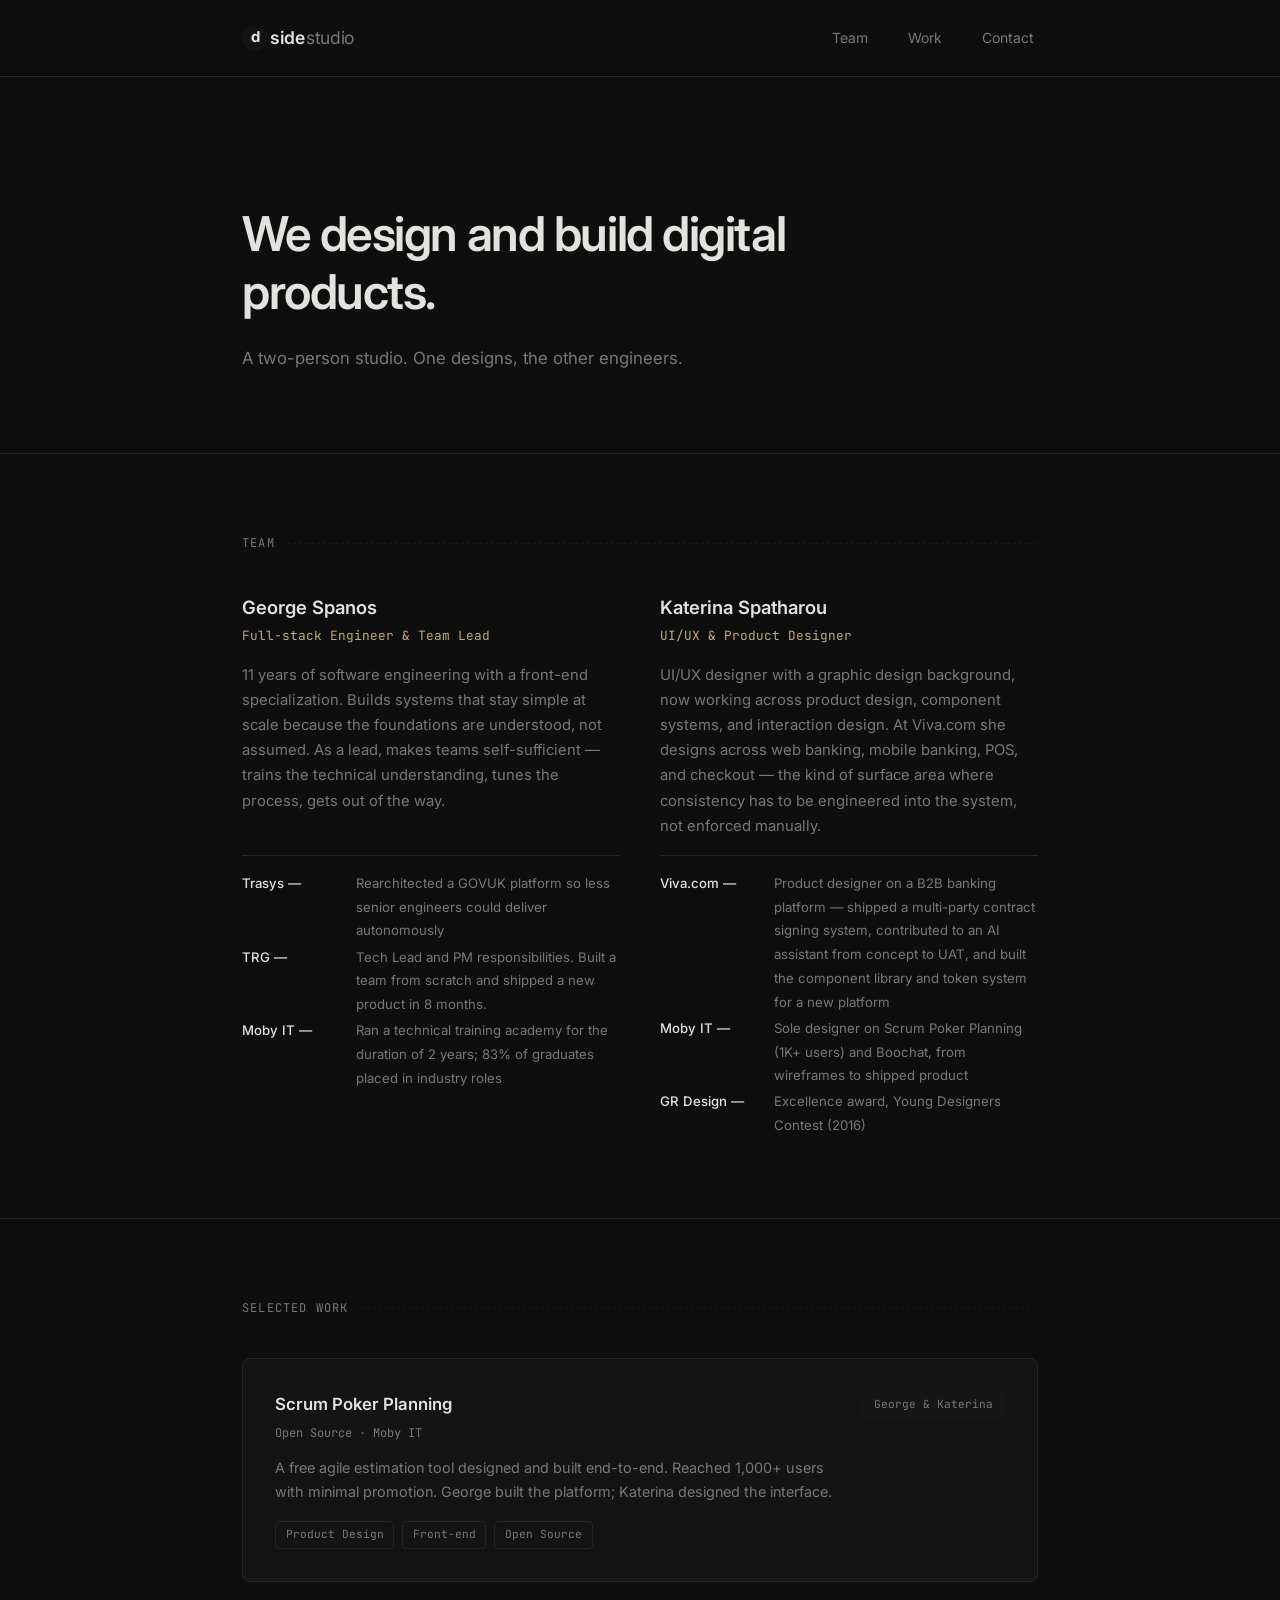
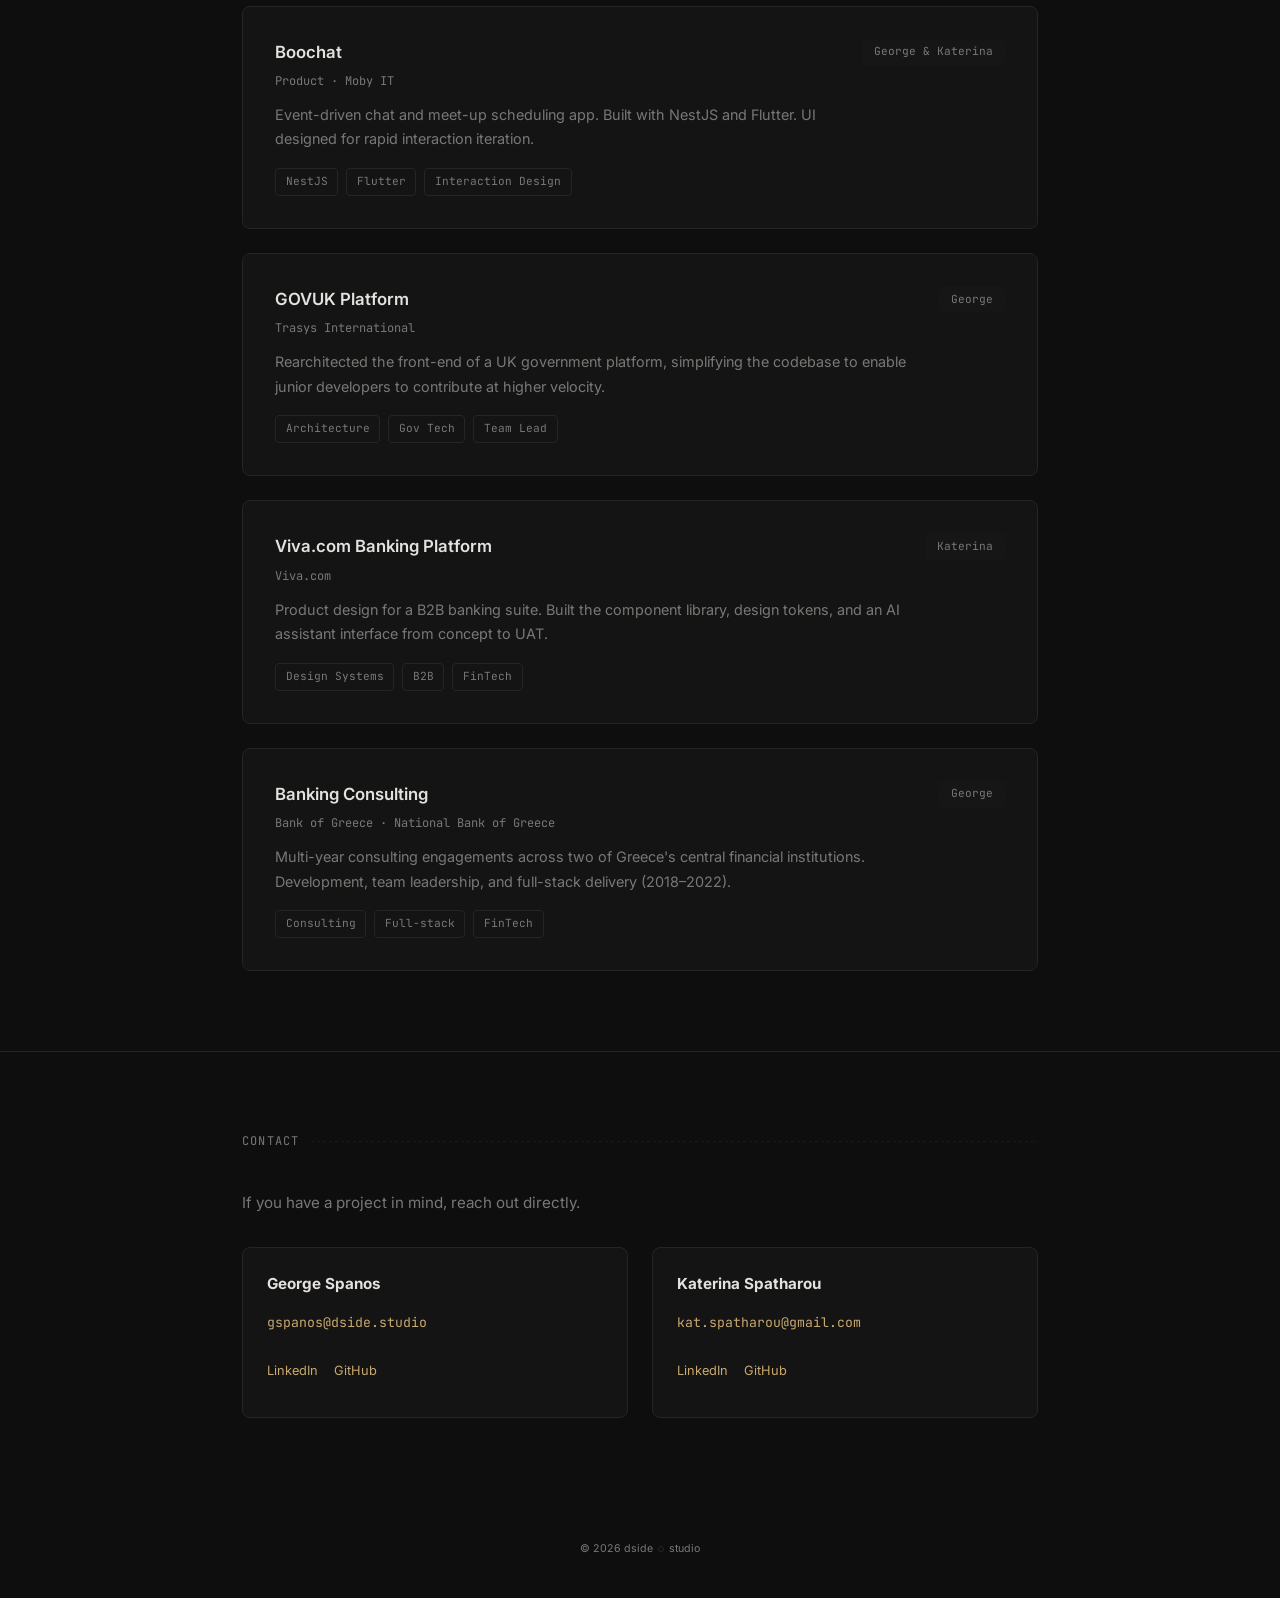
==== commit b219eb1d: "Update team member description for Katerina Spatharou: enhance role clarity and project contribution" ====
--- a/index.html
+++ b/index.html
@@ -60,14 +60,14 @@
           <article>
             <header>
               <h3>Katerina Spatharou</h3>
-              <p>UI/UX Design</p>
+              <p>UI/UX &amp; Product Designer</p>
             </header>
-            <p>UI/UX designer. Graphic design roots, now building interfaces and component systems. Give her a clear scope and she'll deliver it well.</p>
+            <p>UI/UX designer with a graphic design background, now working across product design, component systems, and interaction design. At Viva.com she designs across web banking, mobile banking, POS, and checkout &mdash; the kind of surface area where consistency has to be engineered into the system, not enforced manually.</p>
             <dl>
               <dt>Viva.com</dt>
-              <dd>Built a component library and design token system for a B2B banking platform</dd>
+              <dd>Product designer on a B2B banking platform &mdash; shipped a multi-party contract signing system, contributed to an AI assistant from concept to UAT, and built the component library and token system for a new platform</dd>
               <dt>Moby IT</dt>
-              <dd>Designed Scrum Poker Planning (1K+ users) and Boochat from zero to shipped</dd>
+              <dd>Sole designer on Scrum Poker Planning (1K+ users) and Boochat, from wireframes to shipped product</dd>
               <dt>GR Design</dt>
               <dd>Excellence award, Young Designers Contest (2016)</dd>
             </dl>
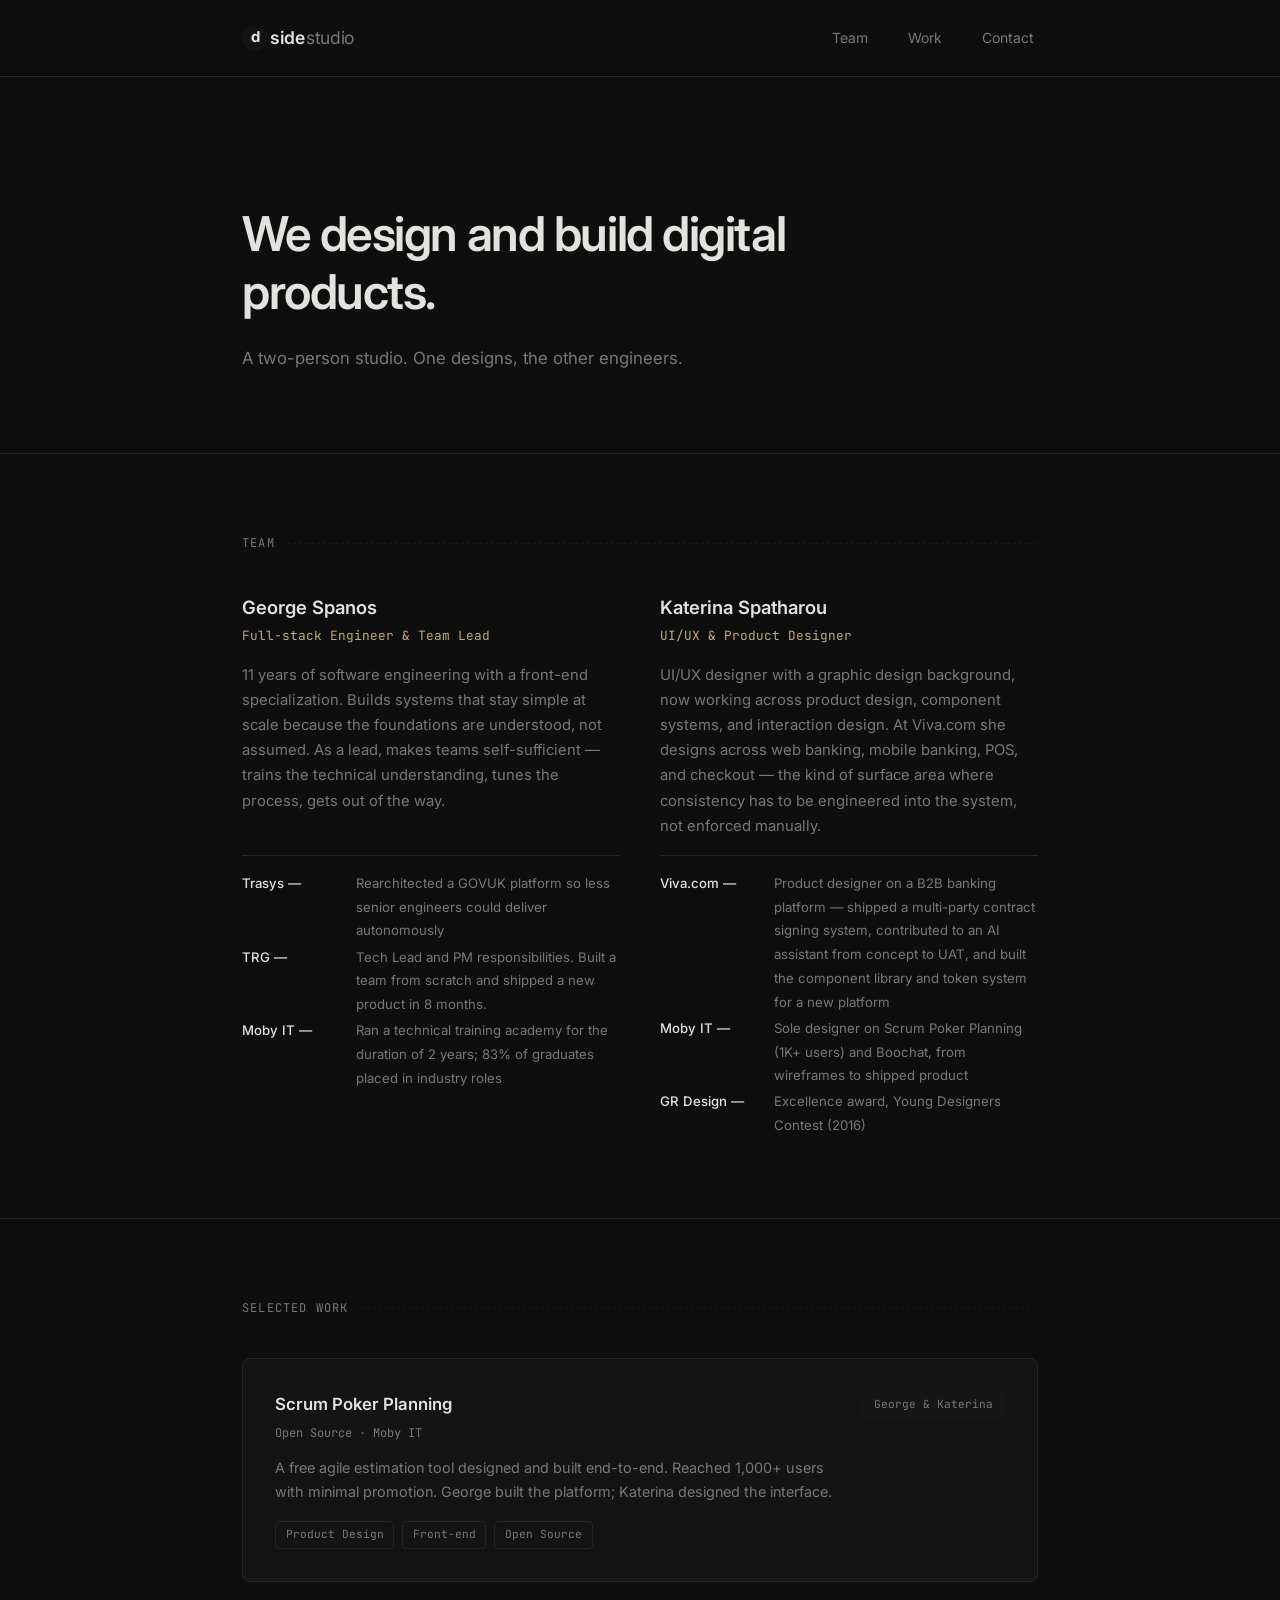
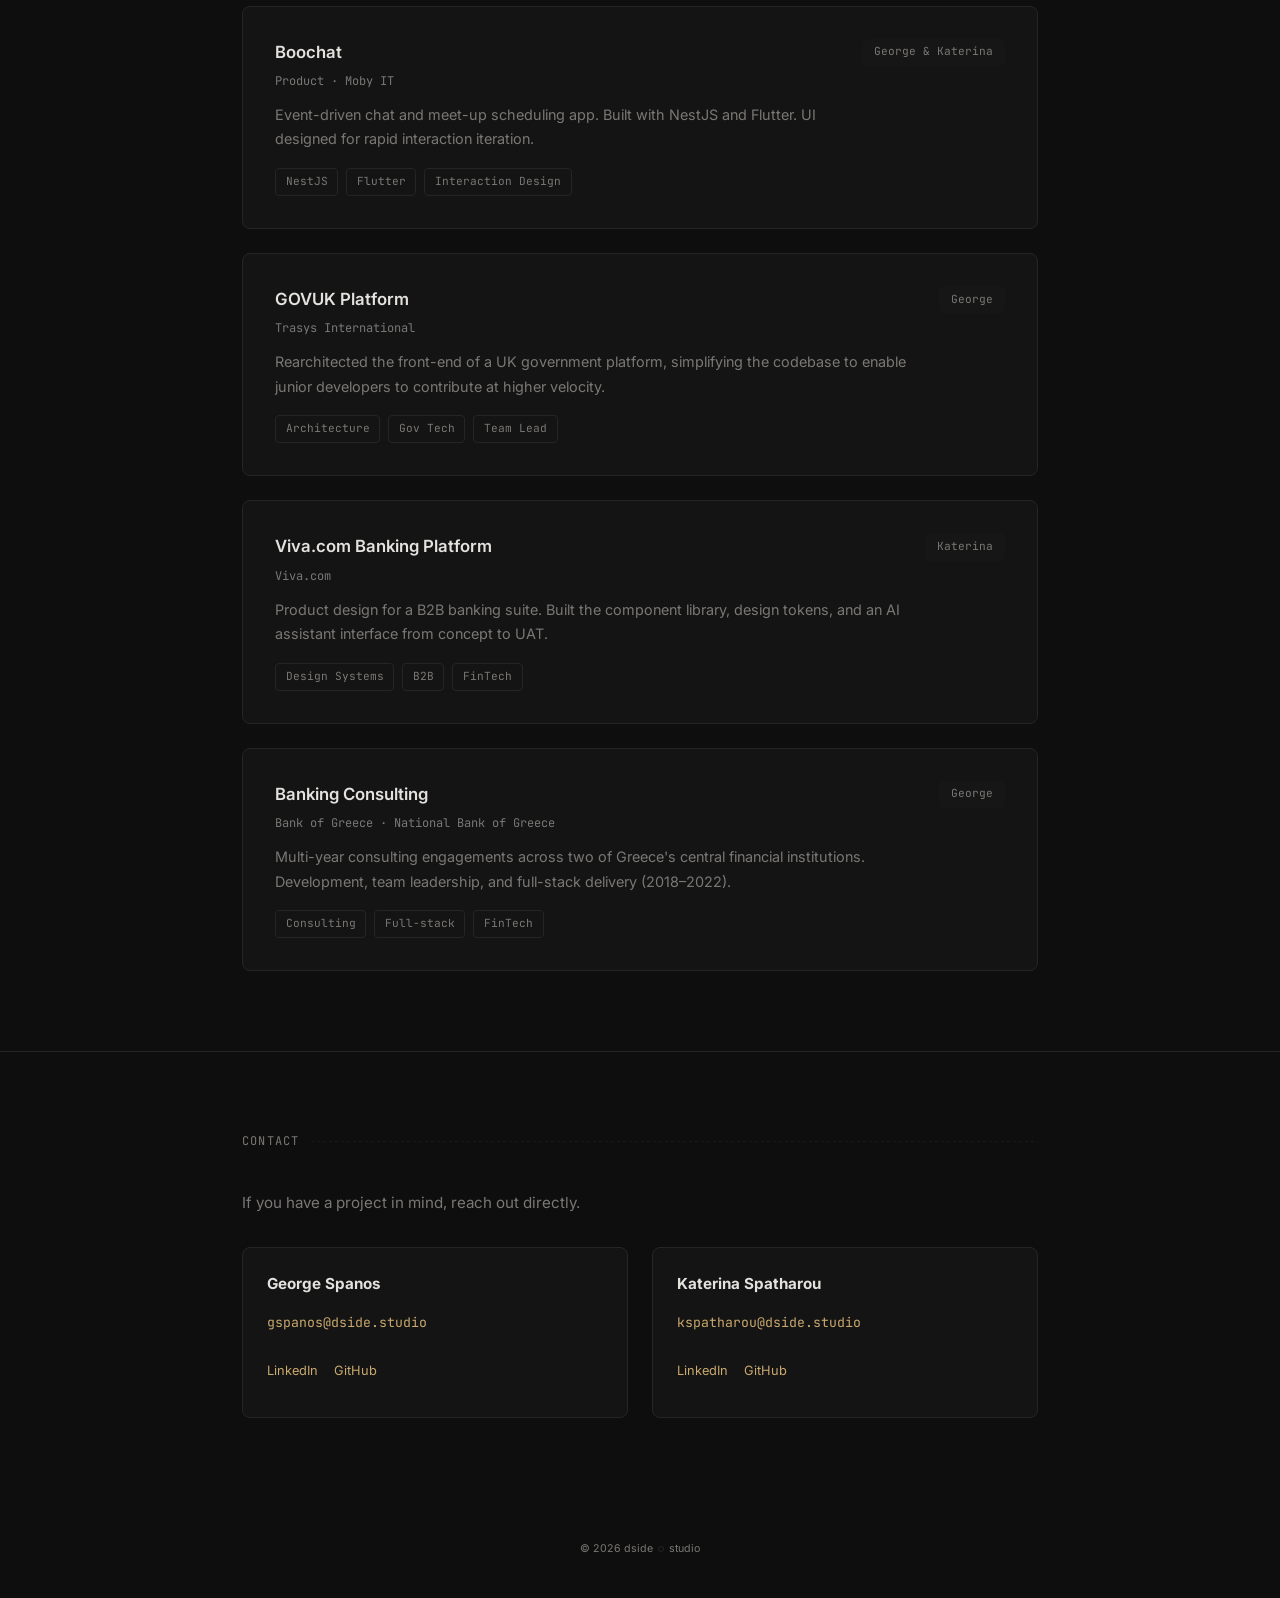
==== commit 05c83560: "change kat email" ====
--- a/index.html
+++ b/index.html
@@ -18,7 +18,12 @@
     <nav>
       <div class="container">
         <a href="#hero" aria-label="dside studio home"><span class="vinyl-d"><b>d</b></span>side <span class="muted">studio</span></a>
-        <ul>
+        <button class="nav-toggle" aria-label="Toggle navigation" aria-expanded="false" aria-controls="nav-menu">
+          <span></span>
+          <span></span>
+          <span></span>
+        </button>
+        <ul id="nav-menu">
           <li><a href="#team">Team</a></li>
           <li><a href="#work">Work</a></li>
           <li><a href="#contact">Contact</a></li>
@@ -171,7 +176,7 @@
           </article>
           <article>
             <strong>Katerina Spatharou</strong>
-            <a class="email" href="mailto:kat.spatharou@gmail.com">kat.spatharou@gmail.com</a>
+            <a class="email" href="mailto:kspatharou@dside.studio">kspatharou@dside.studio</a>
             <nav>
               <a href="https://www.linkedin.com/in/katspatharou/" target="_blank" rel="noopener" aria-label="Katerina Spatharou on LinkedIn (opens in new tab)">LinkedIn</a>
               <a href="https://github.com/katspatharou" target="_blank" rel="noopener" aria-label="Katerina Spatharou on GitHub (opens in new tab)">GitHub</a>
@@ -189,5 +194,22 @@
     </div>
   </footer>
 
+  <script>
+    const toggle = document.querySelector('.nav-toggle');
+    const navMenu = document.getElementById('nav-menu');
+    toggle.addEventListener('click', () => {
+      const open = toggle.getAttribute('aria-expanded') === 'true';
+      toggle.setAttribute('aria-expanded', String(!open));
+      toggle.classList.toggle('active');
+      navMenu.classList.toggle('nav-open');
+    });
+    navMenu.querySelectorAll('a').forEach(link => {
+      link.addEventListener('click', () => {
+        toggle.setAttribute('aria-expanded', 'false');
+        toggle.classList.remove('active');
+        navMenu.classList.remove('nav-open');
+      });
+    });
+  </script>
 </body>
 </html>
--- a/style.css
+++ b/style.css
@@ -394,8 +394,68 @@
   background: radial-gradient(circle, var(--bg) 30%, var(--border) 31%, var(--bg) 32%);
 }
 
+/* --- Hamburger button --- */
+.nav-toggle {
+  display: none;
+  background: none;
+  border: none;
+  cursor: pointer;
+  padding: 0.5rem;
+  flex-direction: column;
+  gap: 5px;
+  align-items: center;
+  justify-content: center;
+  min-height: 44px;
+  min-width: 44px;
+}
+
+.nav-toggle span {
+  display: block;
+  width: 22px;
+  height: 2px;
+  background: var(--fg);
+  border-radius: 2px;
+  transition: transform 0.25s ease, opacity 0.25s ease;
+  transform-origin: center;
+}
+
+.nav-toggle.active span:nth-child(1) { transform: translateY(7px) rotate(45deg); }
+.nav-toggle.active span:nth-child(2) { opacity: 0; transform: scaleX(0); }
+.nav-toggle.active span:nth-child(3) { transform: translateY(-7px) rotate(-45deg); }
+
 /* --- Responsive --- */
+
+/* Tablet */
+@media (max-width: 768px) {
+  #hero { padding: 6rem 0 4rem; }
+  #hero h1 { font-size: clamp(1.75rem, 5vw, 2.5rem); }
+  section { padding: 4rem 0; }
+}
+
+/* Mobile */
 @media (max-width: 640px) {
+  .nav-toggle { display: flex; }
+
+  header nav ul {
+    display: none;
+    position: absolute;
+    top: calc(100% + 1px);
+    left: 0;
+    right: 0;
+    background: var(--bg);
+    border-bottom: 1px solid var(--border);
+    flex-direction: column;
+    padding: 0.5rem 2rem 1.25rem;
+    gap: 0;
+  }
+
+  header nav ul.nav-open { display: flex; }
+
+  header nav ul a {
+    padding: 0.5rem 0;
+    width: 100%;
+  }
+
   #team .team-grid,
   #contact address {
     grid-template-columns: 1fr;
@@ -413,6 +473,7 @@
 
   #work li {
     grid-template-columns: 1fr;
+    padding: 1.5rem;
   }
 
   #work li mark {
@@ -420,9 +481,12 @@
     order: -1;
   }
 
-  header nav ul { gap: 1.25rem; }
-
-  section { padding: 3.5rem 0; }
-
-  #hero { padding: 5rem 0 3.5rem; }
-}
+  section { padding: 3rem 0; }
+  #hero { padding: 4.5rem 0 3rem; }
+}
+
+/* Small phones */
+@media (max-width: 400px) {
+  .container { padding: 0 1rem; }
+  header nav ul { padding: 0.5rem 1rem 1.25rem; }
+}
